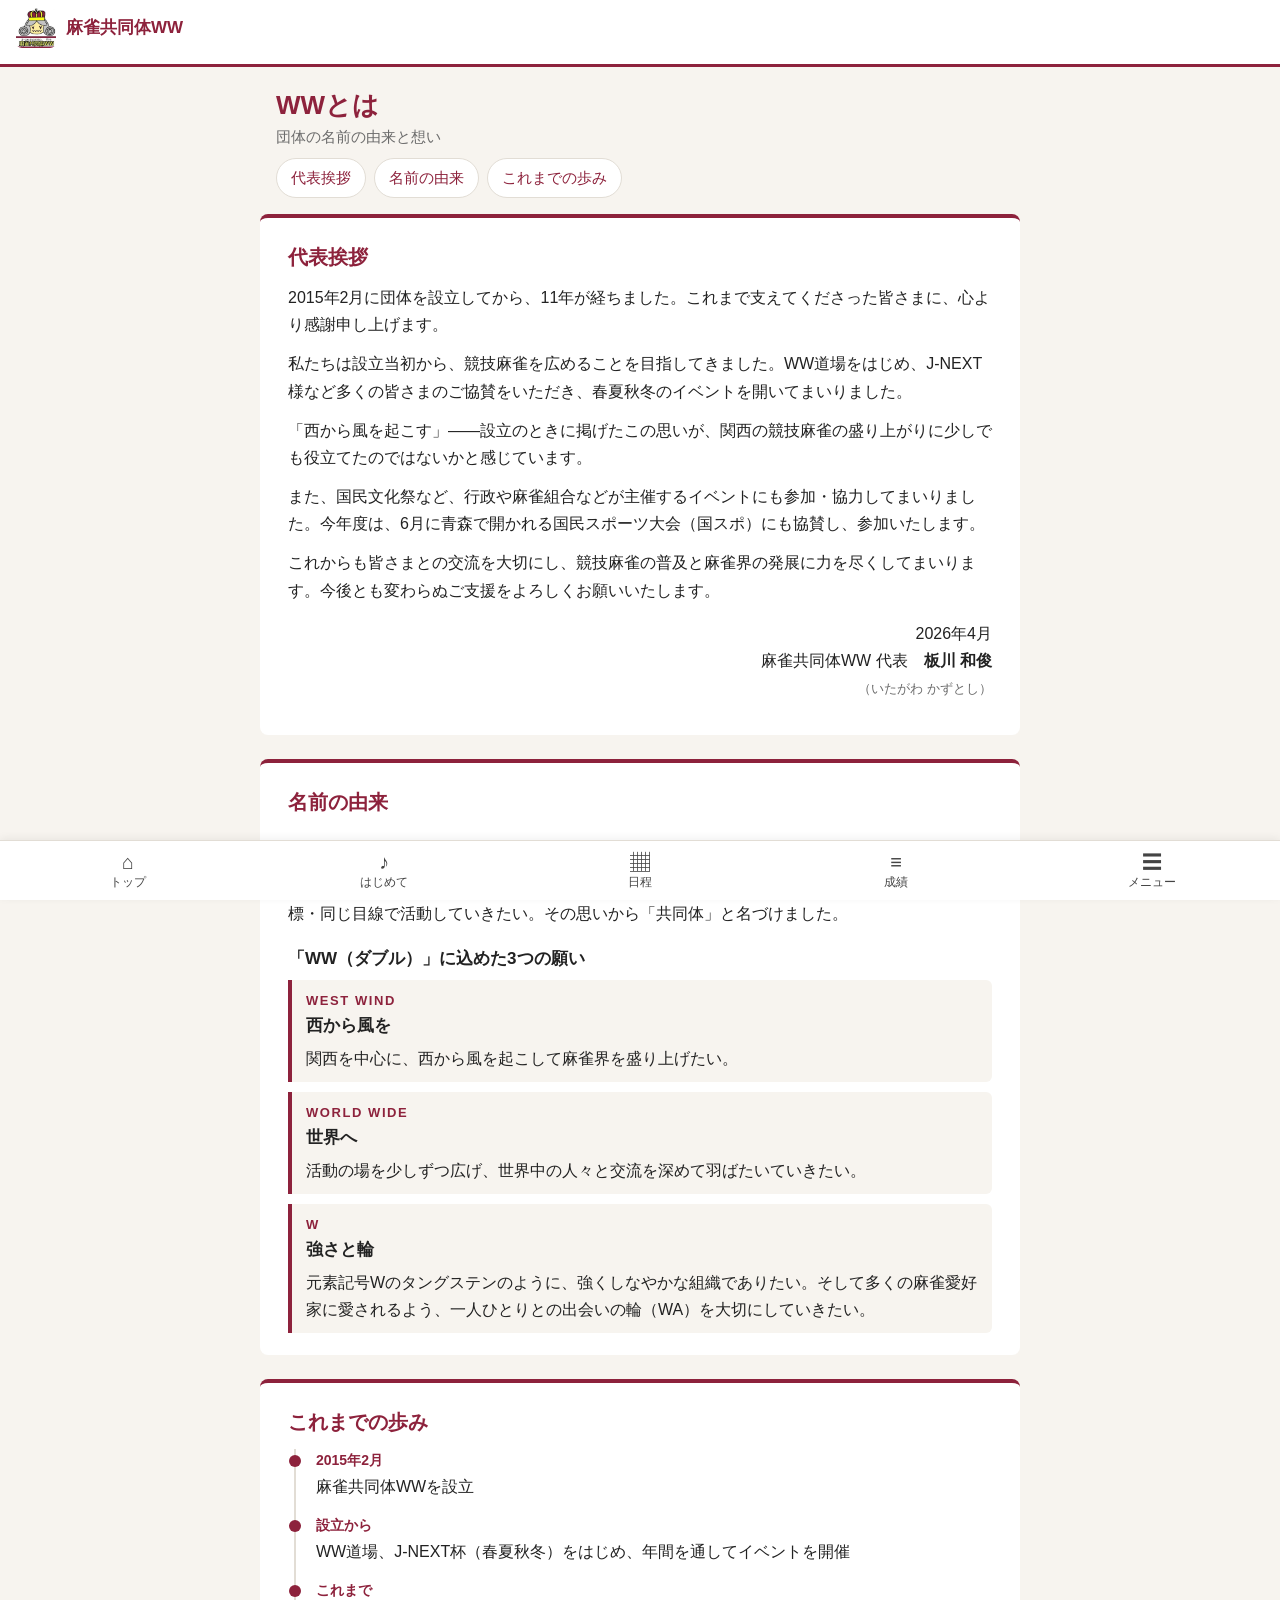
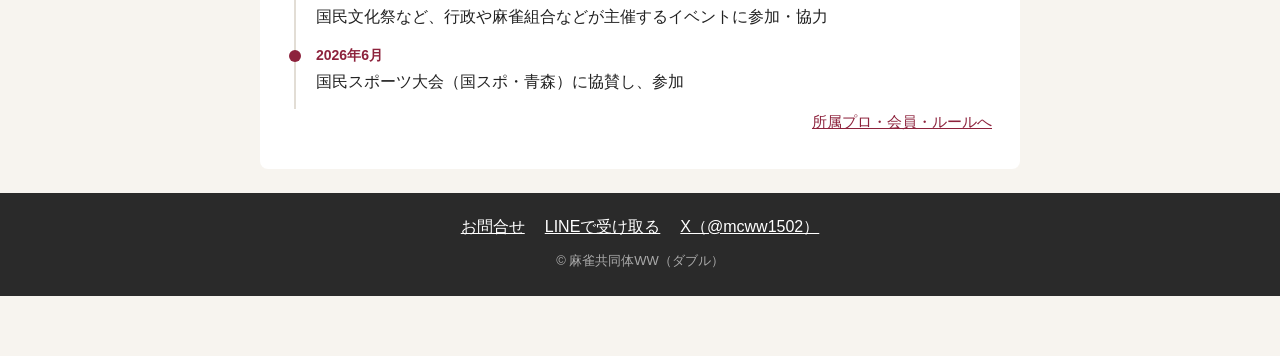
==== about.html @ 157da6ee "麻雀共同体WW ホームページ 初版（確認用・noindex と robots.txt で検索に出さない） Co-Authored-By: Claude Opus 5.5 <noreply@anthro" ====
<!doctype html>
<html lang="ja">
<head>
<meta charset="utf-8">
<meta name="viewport" content="width=device-width, initial-scale=1">
<meta name="robots" content="noindex, nofollow"><!-- 確認用：本番公開のときに消す（更新手順書 6章） -->
<title>WWとは｜麻雀共同体WW（ダブル）</title>
<meta name="description" content="麻雀共同体WWの代表挨拶、名前の由来（WEST WIND・WORLD WIDE・W）、2015年設立からの歩み。">
<link rel="stylesheet" href="css/style.css">
</head>
<body>

<header class="page-header">
  <a class="page-header-logo" href="index.html">
    <img src="img/logo.webp" alt="" width="256" height="256">
    <span>麻雀共同体WW</span>
  </a>
</header>

<main id="main" class="page">
  <h1 class="page-title">WWとは<small>団体の名前の由来と想い</small></h1>

  <nav class="toc" aria-label="このページの目次">
    <a href="#greeting">代表挨拶</a>
    <a href="#name">名前の由来</a>
    <a href="#history">これまでの歩み</a>
  </nav>

  <section class="block" id="greeting" aria-labelledby="h-greeting">
    <h2 id="h-greeting">代表挨拶</h2>
    <p>2015年2月に団体を設立してから、11年が経ちました。これまで支えてくださった皆さまに、心より感謝申し上げます。</p>
    <p>私たちは設立当初から、競技麻雀を広めることを目指してきました。WW道場をはじめ、J-NEXT様など多くの皆さまのご協賛をいただき、春夏秋冬のイベントを開いてまいりました。</p>
    <p>「西から風を起こす」――設立のときに掲げたこの思いが、関西の競技麻雀の盛り上がりに少しでも役立てたのではないかと感じています。</p>
    <p>また、国民文化祭など、行政や麻雀組合などが主催するイベントにも参加・協力してまいりました。今年度は、6月に青森で開かれる国民スポーツ大会（国スポ）にも協賛し、参加いたします。</p>
    <p>これからも皆さまとの交流を大切にし、競技麻雀の普及と麻雀界の発展に力を尽くしてまいります。今後とも変わらぬご支援をよろしくお願いいたします。</p>
    <p class="sign">2026年4月<br>麻雀共同体WW 代表　<strong>板川 和俊</strong><br><span class="kana">（いたがわ かずとし）</span></p>
  </section>

  <section class="block" id="name" aria-labelledby="h-name">
    <h2 id="h-name">名前の由来</h2>

    <h3>「共同体」</h3>
    <p>共同体（community）は、同じ目的・目標をもつ人の集まりです。すべての麻雀愛好家と、同じ目標・同じ目線で活動していきたい。その思いから「共同体」と名づけました。</p>

    <h3>「WW（ダブル）」に込めた3つの願い</h3>
    <dl class="wishes">
      <div>
        <dt><span class="w-en">WEST WIND</span>西から風を</dt>
        <dd>関西を中心に、西から風を起こして麻雀界を盛り上げたい。</dd>
      </div>
      <div>
        <dt><span class="w-en">WORLD WIDE</span>世界へ</dt>
        <dd>活動の場を少しずつ広げ、世界中の人々と交流を深めて羽ばたいていきたい。</dd>
      </div>
      <div>
        <dt><span class="w-en">W</span>強さと輪</dt>
        <dd>元素記号Wのタングステンのように、強くしなやかな組織でありたい。そして多くの麻雀愛好家に愛されるよう、一人ひとりとの出会いの輪（WA）を大切にしていきたい。</dd>
      </div>
    </dl>
  </section>

  <section class="block" id="history" aria-labelledby="h-history">
    <h2 id="h-history">これまでの歩み</h2>
    <ol class="timeline">
      <li><span class="tl-when">2015年2月</span>麻雀共同体WWを設立</li>
      <li><span class="tl-when">設立から</span>WW道場、J-NEXT杯（春夏秋冬）をはじめ、年間を通してイベントを開催</li>
      <li><span class="tl-when">これまで</span>国民文化祭など、行政や麻雀組合などが主催するイベントに参加・協力</li>
      <li><span class="tl-when">2026年6月</span>国民スポーツ大会（国スポ・青森）に協賛し、参加</li>
    </ol>
    <p class="more"><a href="members.html">所属プロ・会員・ルールへ</a></p>
  </section>
</main>

<footer class="site-footer">
  <ul class="footer-links">
    <li><a href="contact.html">お問合せ</a></li>
    <li><a href="contact.html#line">LINEで受け取る</a></li>
    <li><a href="https://x.com/mcww1502" target="_blank" rel="noopener">X（@mcww1502）</a></li>
  </ul>
  <p class="copy">© 麻雀共同体WW（ダブル）</p>
</footer>

<nav class="bottom-nav" aria-label="ページ移動">
  <a href="index.html"><span class="bn-icon" aria-hidden="true">⌂</span>トップ</a>
  <a href="beginners.html"><span class="bn-icon" aria-hidden="true">♪</span>はじめて</a>
  <a href="schedule.html"><span class="bn-icon" aria-hidden="true">▦</span>日程</a>
  <a href="results.html"><span class="bn-icon" aria-hidden="true">≡</span>成績</a>
  <a href="#site-menu" id="menu-btn"><span class="bn-icon" aria-hidden="true">☰</span>メニュー</a>
</nav>

<div id="site-menu" class="site-menu" hidden>
  <div class="site-menu-inner" role="dialog" aria-modal="true" aria-labelledby="menu-title">
    <h2 id="menu-title">メニュー</h2>
    <ul>
      <li><a href="index.html">トップ</a></li>
      <li><a href="about.html" aria-current="page">WWとは</a></li>
      <li><a href="beginners.html">はじめての方へ</a></li>
      <li><a href="schedule.html">スケジュール・イベント</a></li>
      <li><a href="results.html">成績・レポート</a></li>
      <li><a href="members.html">所属プロ・会員・ルール</a></li>
      <li><a href="contact.html">お問合せ</a></li>
      <li><a href="https://x.com/mcww1502" target="_blank" rel="noopener">X（@mcww1502）</a></li>
    </ul>
    <button type="button" id="menu-close">閉じる</button>
  </div>
</div>

<script src="js/common.js"></script>
</body>
</html>
---- css/style.css ----
/* 麻雀共同体WW ― 共通スタイル（スマホ縦を基準に作る） */
:root {
  --enji: #8d223c;          /* ロゴのえんじ（logo.png から） */
  --seiryu: #2f5a7e;        /* 青龍：落ち着いた藍 */
  --suzaku: #b0472f;        /* 朱雀：えんじと重ならない朱 */
  --byakko: #ffffff;
  --genbu: #000000;
  --bg: #f7f4ef;
  --card: #ffffff;
  --text: #222222;
  --muted: #6b6b6b;
  --line: #e2ddd5;
  --focus: #e0a100;
  --nav-h: 60px;
  color-scheme: light;
}

* { box-sizing: border-box; }
html { -webkit-text-size-adjust: 100%; }
body {
  margin: 0;
  background: var(--bg);
  color: var(--text);
  font-family: "Hiragino Kaku Gothic ProN", "Hiragino Sans", "Yu Gothic UI", "Meiryo", sans-serif;
  font-size: 16px;
  line-height: 1.7;
  padding-bottom: calc(var(--nav-h) + env(safe-area-inset-bottom));
}
img { max-width: 100%; height: auto; display: block; }
a { color: var(--enji); }
a:focus-visible, button:focus-visible {
  outline: 3px solid var(--focus);
  outline-offset: 3px;
  border-radius: 6px;
}
[hidden] { display: none !important; }

/* ---------- 四神メニュー：スマホ（ロゴを上に大きく、四神は2×2） ---------- */
.shijin {
  display: grid;
  grid-template-columns: 1fr 1fr;
  grid-template-areas:
    "logo   logo"
    "seiryu suzaku"
    "byakko genbu";
  gap: 14px 12px;
  padding: 16px;
  max-width: 1000px;
  margin: 0 auto;
}
.visually-hidden {
  position: absolute; width: 1px; height: 1px; margin: -1px; padding: 0;
  overflow: hidden; clip: rect(0 0 0 0); white-space: nowrap; border: 0;
}
/* 中央のロゴ：白地のカード風ボタン（四神と同じ動き） */
.tile-logo { grid-area: logo; margin: 0 auto 4px; width: min(78vw, 340px); }
.tile-logo .tile-box { background: #fff; }
.tile-logo .tile-box img { padding: 0; }
.logo-fallback {
  display: flex; align-items: center; justify-content: center; text-align: center;
  aspect-ratio: 1; border-radius: 50%;
  background: var(--enji); color: #fff;
  font-size: clamp(28px, 9vw, 48px); line-height: 1.25; font-weight: 700;
}

.tile-seiryu { grid-area: seiryu; }
.tile-suzaku { grid-area: suzaku; }
.tile-byakko { grid-area: byakko; }
.tile-genbu  { grid-area: genbu; }

.tile {
  display: flex; flex-direction: column; align-items: stretch;
  text-decoration: none; color: var(--text);
  border-radius: 10px;
  -webkit-tap-highlight-color: transparent;
}
.tile-box {
  position: relative; display: block;
  aspect-ratio: 1;
  border-radius: 10px;
  overflow: hidden;
  box-shadow: 0 2px 6px rgba(0,0,0,.18);
  transition: transform .18s ease, box-shadow .18s ease, filter .18s ease;
}
.tile-box img { width: 100%; height: 100%; object-fit: contain; padding: 6%; }

/* 青龍・朱雀：黒地を色に置き換える（白は白のまま） */
.tile-seiryu .tile-box { background: var(--seiryu); }
.tile-suzaku .tile-box { background: var(--suzaku); }
.tile-seiryu img, .tile-suzaku img { mix-blend-mode: screen; }
/* 白虎・玄武：画像そのまま */
.tile-byakko .tile-box { background: var(--byakko); border: 1px solid var(--line); }
.tile-genbu  .tile-box { background: var(--genbu); }

.tile-fallback {
  position: absolute; inset: 0;
  display: flex; align-items: center; justify-content: center;
  font-size: clamp(30px, 11vw, 64px); font-weight: 700; letter-spacing: .05em;
  color: #fff;
}
.tile-byakko .tile-fallback { color: #111; }

.tile-label {
  display: block; text-align: center;
  margin-top: 6px;
  font-weight: 700; font-size: 15px; line-height: 1.4;
}
.tile-desc { display: inline-block; }
.tile-god {
  display: inline-block; margin-right: .4em; padding-right: .4em;
  border-right: 1px solid var(--muted);
  color: var(--muted); font-weight: 400;
}

/* 浮く・明るくなる（マウス・タップ・キーボード） */
.tile:hover .tile-box,
.tile:focus-visible .tile-box,
.tile:active .tile-box {
  transform: translateY(-4px);
  box-shadow: 0 8px 18px rgba(0,0,0,.25);
  filter: brightness(1.12);
}
.tile:focus-visible { outline: none; }
.tile:focus-visible .tile-box { outline: 3px solid var(--focus); outline-offset: 3px; }
@media (prefers-reduced-motion: reduce) {
  .tile-box { transition: none; }
  .tile:hover .tile-box, .tile:focus-visible .tile-box, .tile:active .tile-box { transform: none; }
}

/* ---------- PC・タブレット：十字の配置 ---------- */
@media (min-width: 768px) {
  .shijin {
    grid-template-columns: repeat(3, minmax(0, 236px));
    grid-template-areas:
      ".      seiryu ."
      "suzaku logo   genbu"
      ".      byakko .";
    justify-content: center;
    align-items: center;
    gap: 20px 28px;
    padding: 32px 16px;
  }
  .tile-logo { width: 100%; margin: 0; }
  .tile-label { font-size: 16px; }
  .tile-fallback { font-size: 56px; }
  .logo-fallback { font-size: 40px; }
}

/* ---------- 下の部分 ---------- */
.block {
  max-width: 760px;
  margin: 0 auto 16px;
  padding: 18px 16px;
  background: var(--card);
  border-top: 4px solid var(--enji);
}
@media (min-width: 768px) { .block { border-radius: 8px; margin-bottom: 24px; padding: 22px 28px; } }
.block h2 { margin: 0 0 10px; font-size: 20px; color: var(--enji); }
.muted { color: var(--muted); }
.more { margin: 10px 0 0; text-align: right; font-size: 15px; }

.next-event p { margin: 0; }
.next-event .ne-date { font-size: 22px; font-weight: 700; }
.next-event .ne-title { font-size: 18px; font-weight: 700; margin: 2px 0; }
.next-event .ne-place { color: var(--muted); margin: 0; }

.list { list-style: none; margin: 0; padding: 0; }
.list li { padding: 10px 0; border-bottom: 1px solid var(--line); }
.list li:last-child { border-bottom: 0; }
.list time { display: block; font-size: 13px; color: var(--muted); }
.list a { text-decoration: none; }
.list a:hover { text-decoration: underline; }

/* ---------- フッター ---------- */
.site-footer {
  background: #2a2a2a; color: #ddd;
  padding: 20px 16px 24px; text-align: center;
}
.footer-links { list-style: none; margin: 0 0 10px; padding: 0; display: flex; flex-wrap: wrap; justify-content: center; gap: 8px 20px; }
.footer-links a { color: #fff; }
.copy { margin: 0; font-size: 13px; color: #aaa; }

/* ---------- 画面下の固定ナビ ---------- */
.bottom-nav {
  position: fixed; left: 0; right: 0; bottom: 0; z-index: 50;
  display: grid; grid-template-columns: repeat(5, 1fr);
  height: calc(var(--nav-h) + env(safe-area-inset-bottom));
  padding-bottom: env(safe-area-inset-bottom);
  background: #fff; border-top: 1px solid var(--line);
  box-shadow: 0 -2px 8px rgba(0,0,0,.06);
}
.bottom-nav a {
  display: flex; flex-direction: column; align-items: center; justify-content: center;
  font-size: 12px; color: #444; text-decoration: none; line-height: 1.2;
}
.bottom-nav a[aria-current="page"] { color: var(--enji); font-weight: 700; }
.bn-icon { font-size: 20px; line-height: 1; margin-bottom: 3px; }

.site-menu {
  position: fixed; inset: 0; z-index: 60;
  background: rgba(0,0,0,.45);
  display: flex; align-items: flex-end;
}
.site-menu-inner {
  width: 100%; background: #fff; border-radius: 14px 14px 0 0;
  padding: 18px 16px calc(18px + env(safe-area-inset-bottom));
}
.site-menu h2 { margin: 0 0 8px; font-size: 18px; }
.site-menu ul { list-style: none; margin: 0 0 12px; padding: 0; }
.site-menu li a { display: block; padding: 12px 4px; border-bottom: 1px solid var(--line); text-decoration: none; font-size: 17px; }
.site-menu button { width: 100%; padding: 12px; font-size: 16px; border: 1px solid var(--line); background: var(--bg); border-radius: 8px; }
@media (min-width: 768px) {
  .site-menu { align-items: center; justify-content: center; }
  .site-menu-inner { max-width: 420px; border-radius: 14px; }
}

/* ---------- 下層ページ共通 ---------- */
.page-header {
  background: #fff; border-bottom: 3px solid var(--enji);
  padding: 8px 16px;
}
.page-header-logo {
  display: inline-flex; align-items: center; gap: 10px;
  text-decoration: none; color: var(--enji); font-weight: 700; font-size: 17px;
}
.page-header-logo img { width: 40px; height: 40px; border-radius: 6px; }
.page { padding-top: 4px; }
.page-title {
  max-width: 760px; margin: 18px auto 12px; padding: 0 16px;
  font-size: 26px; line-height: 1.3; color: var(--enji);
}
.page-title small { display: block; font-size: 15px; color: var(--muted); font-weight: 400; margin-top: 4px; }
.toc {
  max-width: 760px; margin: 0 auto 16px; padding: 0 16px;
  display: flex; flex-wrap: wrap; gap: 8px;
}
.toc a {
  display: inline-block; padding: 6px 14px; border-radius: 999px;
  background: #fff; border: 1px solid var(--line); text-decoration: none; font-size: 15px;
}
.block h3 { margin: 18px 0 6px; font-size: 17px; }
.block p { margin: 0 0 12px; }
.sign { text-align: right; margin-top: 16px !important; }
.sign .kana { font-size: 13px; color: var(--muted); }
[id] { scroll-margin-top: 12px; }

.wishes { margin: 0; display: grid; gap: 10px; }
.wishes > div { border-left: 4px solid var(--enji); background: var(--bg); padding: 10px 14px; border-radius: 0 6px 6px 0; }
.wishes dt { font-weight: 700; font-size: 17px; }
.w-en { display: block; font-size: 13px; letter-spacing: .12em; color: var(--enji); }
.wishes dd { margin: 4px 0 0; }

.timeline { list-style: none; margin: 0; padding: 0; }
.timeline li { position: relative; padding: 0 0 14px 20px; border-left: 2px solid var(--line); margin-left: 6px; }
.timeline li::before {
  content: ""; position: absolute; left: -7px; top: 6px;
  width: 12px; height: 12px; border-radius: 50%; background: var(--enji);
}
.tl-when { display: block; font-size: 14px; font-weight: 700; color: var(--enji); }

/* タブレット幅：ラベルを1行に収める */
@media (min-width: 768px) and (max-width: 1023px) {
  .shijin { gap: 18px 16px; }
  .tile-label { font-size: 14px; }
}

/* スマホ幅：ラベルは「四神名（小）」と「行き先」の2段にそろえる */
@media (max-width: 767px) {
  .tile-god { display: block; margin: 0; padding: 0; border: 0; font-size: 12px; line-height: 1.3; }
  .tile-logo .tile-god { display: inline-block; margin-right: .4em; padding-right: .4em; border-right: 1px solid var(--muted); font-size: inherit; }
}

/* ---------- はじめての方へ ---------- */
.hero { border-top-color: var(--seiryu); }
.hero h2 { color: var(--seiryu); }
.facts { margin: 12px 0 0; display: grid; gap: 8px; }
.facts > div { display: grid; grid-template-columns: 5em 1fr; align-items: baseline; background: var(--bg); border-radius: 6px; padding: 10px 12px; }
.facts dt { font-size: 14px; color: var(--muted); }
.facts dd { margin: 0; font-size: 18px; font-weight: 700; }

/* 【要確認】の枠：まだ決まっていない所を目立たせる */
.todo {
  border: 2px dashed #d9822b; background: #fff6e8; border-radius: 8px;
  padding: 10px 14px;
}
.todo p { margin: 0 0 6px; }
.todo p:last-child { margin-bottom: 0; }
.todo-mark { font-weight: 700; color: #b4560b; }
.todo-ref { font-size: 14px; color: #6b4a1e; }
.todo-inline { font-weight: 700; color: #b4560b; background: #fff6e8; padding: 0 4px; border-radius: 4px; }

.faq details { border-bottom: 1px solid var(--line); }
.faq details:first-child { border-top: 1px solid var(--line); }
.faq summary {
  cursor: pointer; list-style: none; position: relative;
  padding: 14px 32px 14px 2em; font-weight: 700; text-indent: -1.4em;
}
.faq summary::-webkit-details-marker { display: none; }
.faq summary::before { content: "Q."; color: var(--enji); margin-right: .4em; }
.faq summary::after { content: "＋"; position: absolute; right: 6px; top: 14px; text-indent: 0; color: var(--muted); }
.faq details[open] summary::after { content: "－"; }
.faq details p { margin: 0 0 14px; padding-left: 2em; }

.cta { border-top-color: #06c755; }
.cta-buttons { display: grid; gap: 10px; margin: 12px 0; }
.btn {
  display: flex; flex-direction: column; align-items: center; justify-content: center;
  min-height: 52px; padding: 8px 16px; border-radius: 10px;
  font-size: 17px; font-weight: 700; text-decoration: none; text-align: center;
}
.btn small { font-size: 12px; font-weight: 400; }
.btn-line { background: #06c755; color: #fff; }
.btn-line.is-disabled { background: #cfd8d2; color: #555; cursor: not-allowed; }
.btn-x { background: #111; color: #fff; }
.btn-x:hover { background: #333; }
.contact-line { font-size: 15px; }
@media (min-width: 768px) { .cta-buttons { grid-template-columns: 1fr 1fr; } }

/* ---------- スケジュール・イベント ---------- */
.small { font-size: 14px; }
.weekly { border-top-color: var(--suzaku); }
.weekly h2 { display: flex; align-items: center; gap: 8px; }
.weekly-badge { background: var(--suzaku); color: #fff; font-size: 13px; padding: 2px 10px; border-radius: 999px; }
.weekly-note { font-size: 15px; margin-top: 10px !important; }

.sched { list-style: none; margin: 8px 0 0; padding: 0; }
.sched-month {
  font-weight: 700; color: var(--enji); font-size: 15px;
  padding: 14px 0 4px; border-bottom: 2px solid var(--enji);
}
.sched-item { display: grid; grid-template-columns: 52px 1fr; gap: 10px; padding: 10px 0; border-bottom: 1px solid var(--line); }
.sched-day { text-align: center; line-height: 1.1; padding-top: 2px; }
.sched-d { display: block; font-size: 24px; font-weight: 700; }
.sched-w { font-size: 13px; color: var(--muted); }
.sched-title { margin: 0; font-weight: 700; }
.sched-title a { color: inherit; text-decoration: none; }
.sched-title a:hover { text-decoration: underline; }
.sched-meta { margin: 2px 0 0; font-size: 14px; color: var(--muted); }
.chip { display: inline-block; font-size: 13px; padding: 2px 10px; border-radius: 999px; margin-top: 6px; text-decoration: none; }
.chip-result { background: var(--enji); color: #fff; }
.chip-result::after { content: " →"; }
.chip-done { background: var(--line); color: var(--muted); }
.chip-next { background: var(--suzaku); color: #fff; font-weight: 700; margin: 0 0 4px; }

.is-past .sched-d, .is-past .sched-title { color: #8a8a8a; }
.is-next {
  background: #fff3ef; border: 2px solid var(--suzaku); border-radius: 8px;
  padding: 12px 10px; margin: 6px 0;
}
.is-next .sched-d { color: var(--suzaku); font-size: 28px; }
.is-next .sched-title { font-size: 18px; }

.events { display: grid; gap: 14px; }
.event { border: 1px solid var(--line); border-radius: 8px; padding: 14px; scroll-margin-top: 12px; }
.event h3 { margin: 0 0 6px; font-size: 18px; color: var(--enji); }
.event p { margin: 0 0 10px; }
.event-facts { margin: 0 0 10px; display: grid; gap: 6px; }
.event-facts > div { display: grid; grid-template-columns: 5.5em 1fr; gap: 8px; font-size: 15px; }
.event-facts dt { color: var(--muted); }
.event-facts dd { margin: 0; }
@media (min-width: 768px) { .events { grid-template-columns: 1fr 1fr; } }

.past-box { margin: 10px 0 4px; border: 1px solid var(--line); border-radius: 8px; background: var(--bg); }
.past-box summary { cursor: pointer; padding: 10px 12px; font-weight: 700; font-size: 15px; color: var(--enji); }
.past-box[open] summary { border-bottom: 1px solid var(--line); }
.past-box .sched { margin: 0; padding: 0 12px 8px; }
.sched .sched-title { margin: 0; }
.sched .sched-meta { margin: 2px 0 0; }

/* ---------- 成績・レポート ---------- */
.filters { padding-top: 14px; padding-bottom: 14px; }
.filter-label { margin: 0 0 6px; font-size: 14px; color: var(--muted); font-weight: 700; }
.filter-btns { display: flex; flex-wrap: wrap; gap: 6px; margin-bottom: 12px; }
.filter-btn {
  font: inherit; font-size: 14px; padding: 6px 12px; border-radius: 999px;
  border: 1px solid var(--line); background: #fff; color: var(--text); cursor: pointer;
  min-height: 36px;
}
.filter-btn[aria-pressed="true"] { background: var(--byakko-ink, #222); color: #fff; border-color: #222; font-weight: 700; }
.filter-row { display: flex; align-items: center; gap: 10px; margin: 0; flex-wrap: wrap; }
.filter-row .filter-label { margin: 0; }
#year-filter { font: inherit; font-size: 15px; padding: 6px 10px; border-radius: 8px; border: 1px solid var(--line); background: #fff; min-height: 36px; }
.result-count { margin-left: auto; font-size: 14px; color: var(--muted); }

.results { max-width: 760px; margin: 0 auto 16px; display: grid; gap: 16px; }
.results > .todo { margin: 0 16px; }
.result { background: var(--card); border-top: 4px solid #222; padding: 16px; scroll-margin-top: 12px; }
@media (min-width: 768px) { .result { border-radius: 8px; padding: 20px 28px; } }
.result.is-target { box-shadow: 0 0 0 3px var(--focus); }
.result h3 { margin: 4px 0 2px; font-size: 18px; line-height: 1.45; }
.result-meta { margin: 0; display: flex; flex-wrap: wrap; gap: 6px; align-items: center; }
.result-meta .chip { margin: 0; }
.chip-kind { background: #222; color: #fff; }
.chip-year { background: var(--line); color: var(--text); }
.result-date { margin: 0 0 10px; font-size: 14px; color: var(--muted); }
.result-top { margin: 0 0 12px; display: grid; gap: 6px; }
.result-top > div { display: flex; flex-wrap: wrap; gap: 4px 12px; align-items: baseline; background: var(--bg); border-radius: 6px; padding: 8px 12px; }
.result-top dt { font-size: 14px; color: var(--muted); }
.result-top dd { margin: 0; font-size: 17px; font-weight: 700; }

.table-wrap { overflow-x: auto; margin: 0 0 12px; -webkit-overflow-scrolling: touch; }
.score { border-collapse: collapse; width: 100%; font-size: 14px; white-space: nowrap; font-variant-numeric: tabular-nums; }
.score th, .score td { padding: 6px 8px; border-bottom: 1px solid var(--line); text-align: right; }
.score thead th { font-size: 12px; color: var(--muted); font-weight: 400; border-bottom: 2px solid #222; }
.score th[scope="row"] { text-align: left; font-weight: 700; }
.score thead th:nth-child(2) { text-align: left; }
.score .rank { text-align: left; color: var(--muted); }
.score .minus { color: #c0392b; }
.score .total { font-weight: 700; }
.score tbody tr:first-child { background: #fff8e1; }

.result-images { display: grid; grid-template-columns: 1fr 1fr; gap: 8px; margin: 0 0 10px; }
.result-images a:only-child { grid-column: 1 / -1; }
.result-images img { width: 100%; height: auto; border-radius: 6px; border: 1px solid var(--line); background: var(--bg); }
.result-note { font-size: 15px; margin: 0 0 8px; }
.result-links { display: flex; flex-wrap: wrap; gap: 6px 16px; margin: 0; font-size: 14px; }
.result-links a::after { content: " ↗"; }

.older-list { list-style: none; margin: 0; padding: 0; display: grid; grid-template-columns: 1fr 1fr; gap: 6px 16px; }
.older-list a { display: block; padding: 6px 0; font-size: 15px; }
.older-list a::after { content: " ↗"; }
.results > * { min-width: 0; }
.result-images a:only-child { max-width: 520px; }

/* ---------- 所属プロ・会員・ルール ---------- */
.genbu-accent { border-top-color: #000; }
.todo-block { display: block; padding: 6px 10px; margin: 0 0 12px; }
.rule { border: 1px solid var(--line); border-radius: 8px; margin: 10px 0; background: #fff; }
.rule summary {
  cursor: pointer; padding: 12px 40px 12px 14px; font-weight: 700; font-size: 17px; position: relative;
  list-style: none;
}
.rule summary::-webkit-details-marker { display: none; }
.rule summary::after { content: "＋"; position: absolute; right: 14px; top: 12px; color: var(--muted); }
.rule[open] summary::after { content: "－"; }
.rule[open] summary { border-bottom: 1px solid var(--line); color: var(--enji); }
.rule-body { padding: 4px 14px 14px; }
.rule-text h4 { margin: 18px 0 6px; font-size: 16px; color: var(--enji); border-left: 4px solid var(--enji); padding-left: 8px; }
.rule-text h5 { margin: 14px 0 4px; font-size: 15px; }
.rule-text p { margin: 0 0 10px; line-height: 1.85; overflow-wrap: anywhere; }
.rule-text ul { padding-left: 1.2em; margin: 0 0 10px; }
.rule-text li { margin: 0 0 6px; }
.rule-diff { color: #c0392b; font-style: normal; }
.rule-same { font-size: 15px; color: var(--muted); }
.tile-img { display: inline-block; width: 20px; height: auto; vertical-align: -6px; margin: 0 1px; }
.rule-table-img { display: block; max-width: 100%; margin: 8px 0; border: 1px solid var(--line); border-radius: 6px; }

.pro-list { list-style: none; margin: 0; padding: 0; display: grid; grid-template-columns: 1fr 1fr; gap: 12px; }
@media (min-width: 768px) { .pro-list { grid-template-columns: repeat(3, 1fr); } }
.pro { border: 1px solid var(--line); border-radius: 8px; overflow: hidden; background: #fff; }
.pro-photo {
  aspect-ratio: 4 / 3; background: repeating-linear-gradient(45deg, #f1ede6, #f1ede6 8px, #ebe5dc 8px, #ebe5dc 16px);
  display: flex; align-items: center; justify-content: center; color: var(--muted); font-size: 13px;
}
.pro-photo img { width: 100%; height: 100%; object-fit: cover; }
.pro-body { padding: 8px 10px 10px; }
.pro-title { font-size: 12px; color: #fff; background: #000; border-radius: 4px; padding: 1px 6px; }
.pro-name { margin: 4px 0 0 !important; font-weight: 700; font-size: 17px; }
.pro-kana { margin: 0 !important; font-size: 12px; color: var(--muted); }

.plans { display: grid; gap: 12px; margin-bottom: 8px; }
@media (min-width: 768px) { .plans { grid-template-columns: repeat(3, 1fr); } }
.plan { border: 1px solid var(--line); border-radius: 8px; padding: 12px 14px; }
.plan h3 { margin: 0 0 6px !important; font-size: 17px; }
.plan-fee { display: block; font-size: 15px; color: var(--enji); }
.plan p { font-size: 15px; }
.plan ul { padding-left: 1.2em; margin: 0 0 8px; font-size: 15px; }
.plain-table { width: 100%; border-collapse: collapse; font-size: 14px; }
.plain-table th, .plain-table td { border-top: 1px solid var(--line); padding: 6px 4px; text-align: left; vertical-align: top; }
.plain-table th { white-space: nowrap; width: 4.5em; color: var(--muted); font-weight: 400; }
.supporters { display: grid; gap: 12px; }
@media (min-width: 768px) { .supporters { grid-template-columns: 2fr 1fr; } }
.supporters h4 { margin: 0 0 6px; font-size: 15px; color: var(--muted); }
.name-list { list-style: none; margin: 0; padding: 0; display: flex; flex-wrap: wrap; gap: 6px; }
.name-list li { background: var(--bg); border-radius: 999px; padding: 3px 10px; font-size: 14px; }
.exam-facts > div { grid-template-columns: 5.5em 1fr; }

/* ---------- お問合せ ---------- */
.page-note { max-width: 728px; margin: 0 auto 16px; }
@media (max-width: 767px) { .page-note { margin: 0 16px 16px; } }
.btn-form { background: var(--enji); color: #fff; }
.btn-form.is-disabled { background: #e3d3d6; color: #555; cursor: not-allowed; }
.notes { padding-left: 1.2em; margin: 0; }
.notes li { margin-bottom: 8px; }
.price-table { margin-bottom: 10px; font-size: 16px; }
.price-table thead th { font-size: 13px; color: var(--muted); font-weight: 400; }
.price-table td { font-weight: 700; font-size: 17px; }
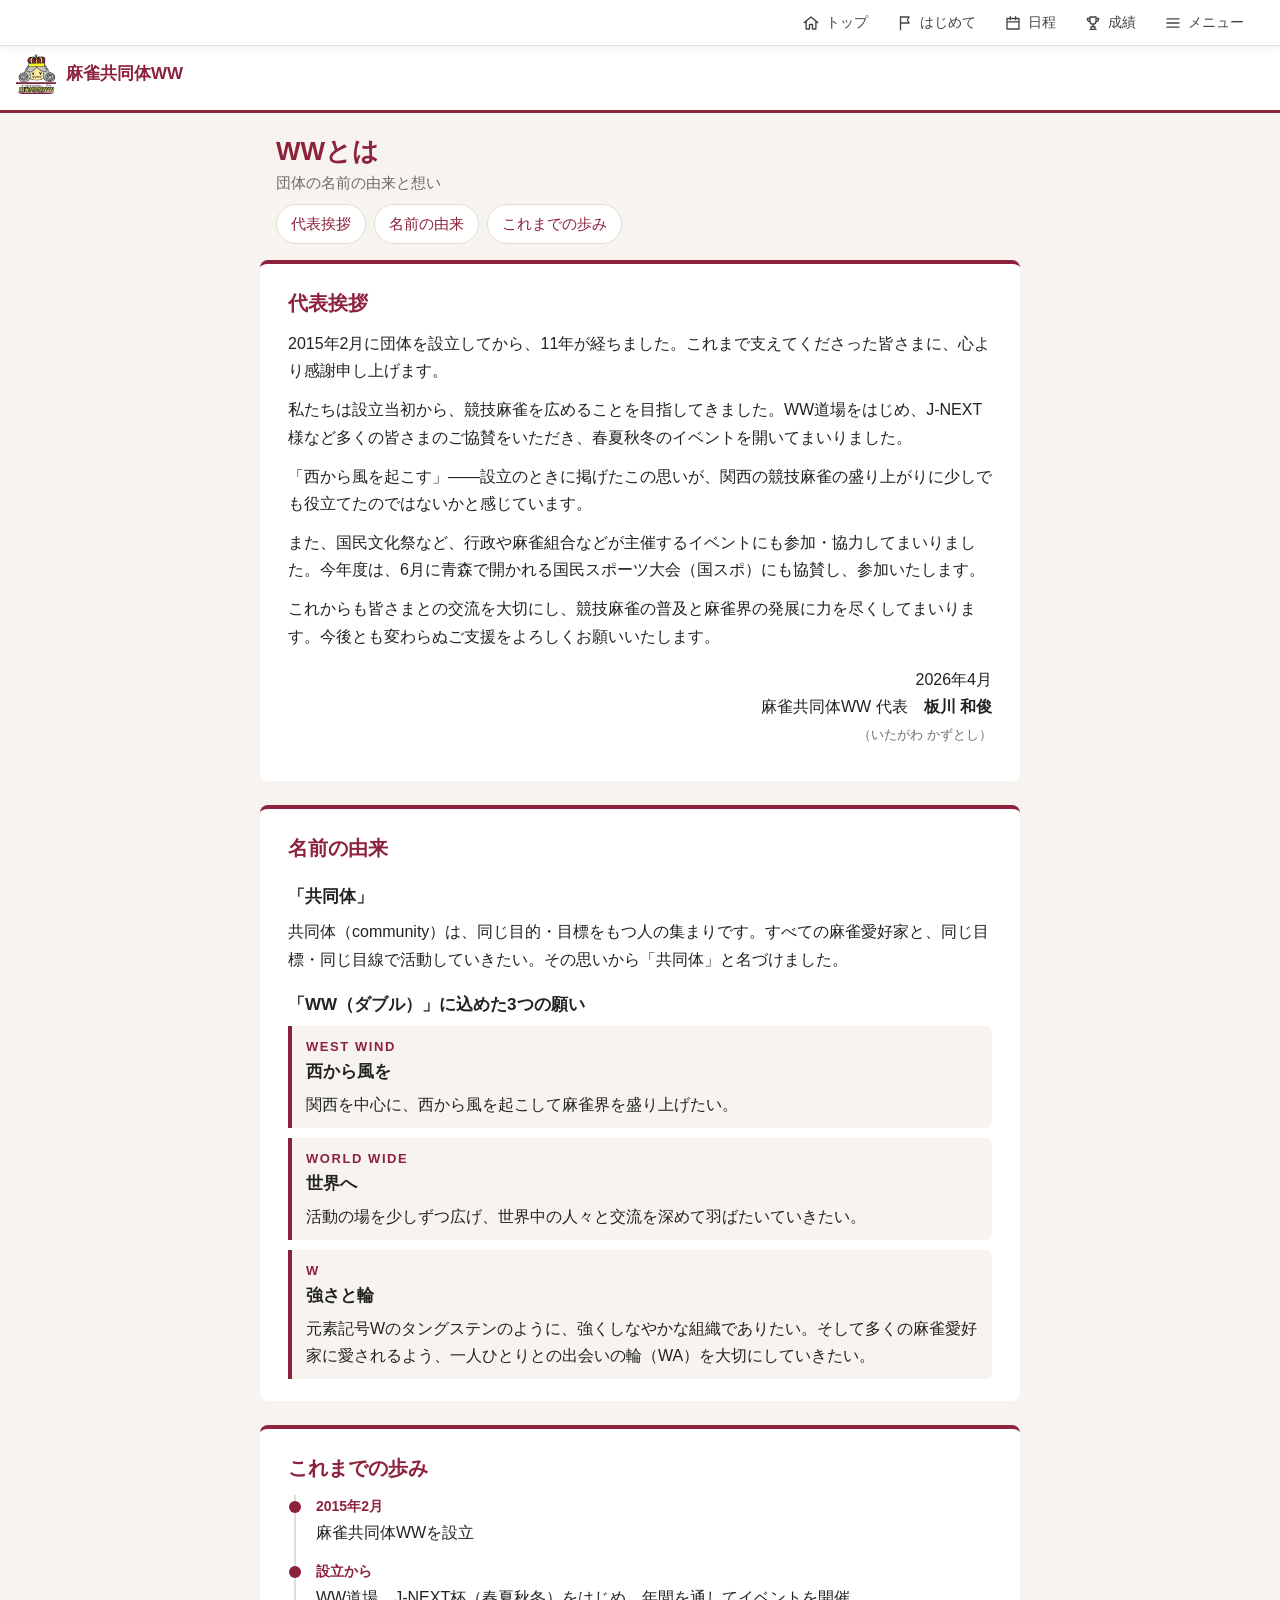
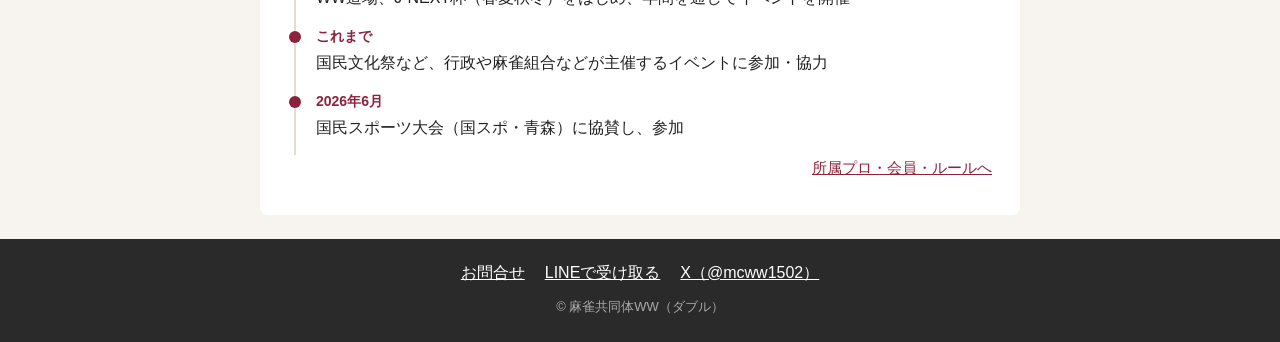
==== commit bb0ed1ae: "固定メニュー：アイコンを意味の合う形に（はじめて＝旗・成績＝トロフィー）、PC（1024px以上）は画面上部に小さく置く Co-Authored-By: Claude Opus 5.5 <norepl" ====
--- a/about.html
+++ b/about.html
@@ -81,11 +81,11 @@
 </footer>
 
 <nav class="bottom-nav" aria-label="ページ移動">
-  <a href="index.html"><span class="bn-icon" aria-hidden="true">⌂</span>トップ</a>
-  <a href="beginners.html"><span class="bn-icon" aria-hidden="true">♪</span>はじめて</a>
-  <a href="schedule.html"><span class="bn-icon" aria-hidden="true">▦</span>日程</a>
-  <a href="results.html"><span class="bn-icon" aria-hidden="true">≡</span>成績</a>
-  <a href="#site-menu" id="menu-btn"><span class="bn-icon" aria-hidden="true">☰</span>メニュー</a>
+  <a href="index.html"><svg class="bn-icon" aria-hidden="true" viewBox="0 0 24 24" width="22" height="22"><path d="M3 11.5 12 4l9 7.5M5.5 9.5V20h4.5v-6h4v6h4.5V9.5"/></svg>トップ</a>
+  <a href="beginners.html"><svg class="bn-icon" aria-hidden="true" viewBox="0 0 24 24" width="22" height="22"><path d="M6 21V3.5M6 4h11.5l-2.5 4 2.5 4H6"/></svg>はじめて</a>
+  <a href="schedule.html"><svg class="bn-icon" aria-hidden="true" viewBox="0 0 24 24" width="22" height="22"><path d="M4 6h16v14H4zM4 10.5h16M8.5 3.5v4M15.5 3.5v4"/></svg>日程</a>
+  <a href="results.html"><svg class="bn-icon" aria-hidden="true" viewBox="0 0 24 24" width="22" height="22"><path d="M8 4h8v5.5a4 4 0 0 1-8 0zM8 6H4.5a3.5 3.5 0 0 0 3.8 4M16 6h3.5a3.5 3.5 0 0 1-3.8 4M12 13.5V17M8 20.5h8M9.5 17h5v3.5h-5z"/></svg>成績</a>
+  <a href="#site-menu" id="menu-btn"><svg class="bn-icon" aria-hidden="true" viewBox="0 0 24 24" width="22" height="22"><path d="M4 6.5h16M4 12h16M4 17.5h16"/></svg>メニュー</a>
 </nav>
 
 <div id="site-menu" class="site-menu" hidden>
--- a/css/style.css
+++ b/css/style.css
@@ -180,7 +180,7 @@
 .footer-links a { color: #fff; }
 .copy { margin: 0; font-size: 13px; color: #aaa; }
 
-/* ---------- 画面下の固定ナビ ---------- */
+/* ---------- 固定メニュー（スマホ・タブレットは画面下、PCは画面上） ---------- */
 .bottom-nav {
   position: fixed; left: 0; right: 0; bottom: 0; z-index: 50;
   display: grid; grid-template-columns: repeat(5, 1fr);
@@ -194,7 +194,26 @@
   font-size: 12px; color: #444; text-decoration: none; line-height: 1.2;
 }
 .bottom-nav a[aria-current="page"] { color: var(--enji); font-weight: 700; }
-.bn-icon { font-size: 20px; line-height: 1; margin-bottom: 3px; }
+.bn-icon {
+  width: 22px; height: 22px; margin-bottom: 3px; flex: none;
+  fill: none; stroke: currentColor; stroke-width: 1.8; stroke-linecap: round; stroke-linejoin: round;
+}
+
+/* PC（幅1024px以上）：画面下の固定メニューは出さず、同じ内容を画面の上部に小さく置く */
+@media (min-width: 1024px) {
+  :root { --nav-h: 46px; }
+  body { padding-bottom: 0; padding-top: var(--nav-h); }
+  html { scroll-padding-top: calc(var(--nav-h) + 8px); }   /* 目次のリンクで飛んだ先が上のメニューに隠れないように */
+  .bottom-nav {
+    top: 0; bottom: auto; height: var(--nav-h); padding: 0 24px;
+    grid-template-columns: repeat(5, auto); justify-content: end; gap: 4px;
+    border-top: 0; border-bottom: 1px solid var(--line);
+    box-shadow: 0 2px 8px rgba(0,0,0,.06);
+  }
+  .bottom-nav a { flex-direction: row; gap: 6px; padding: 0 12px; font-size: 14px; border-radius: 6px; }
+  .bottom-nav a:hover { background: var(--bg); }
+  .bottom-nav .bn-icon { width: 18px; height: 18px; margin: 0; }
+}
 
 .site-menu {
   position: fixed; inset: 0; z-index: 60;
@@ -264,10 +283,38 @@
   .tile-label { font-size: 14px; }
 }
 
+/* PC・タブレットは長いラベル、スマホは短いラベル */
+.lbl-sp { display: none; }
+
 /* スマホ幅：ラベルは「四神名（小）」と「行き先」の2段にそろえる */
 @media (max-width: 767px) {
   .tile-god { display: block; margin: 0; padding: 0; border: 0; font-size: 12px; line-height: 1.3; }
   .tile-logo .tile-god { display: inline-block; margin-right: .4em; padding-right: .4em; border-right: 1px solid var(--muted); font-size: inherit; }
+  .lbl-pc { display: none; }
+  .lbl-sp { display: inline; }
+}
+
+/* スマホ幅（320〜767px）：PCと同じ十字の配置。列の幅は 1 : 1.8 : 1（真ん中を広くしてロゴの文字を読めるように） */
+@media (min-width: 320px) and (max-width: 767px) {
+  .shijin {
+    grid-template-columns: minmax(0, 1fr) minmax(0, 1.8fr) minmax(0, 1fr);
+    grid-template-areas:
+      ".      seiryu ."
+      "suzaku logo   genbu"
+      ".      byakko .";
+    align-items: center;
+    gap: 10px 6px;
+    padding: 12px 8px;
+    max-width: 520px;            /* 真ん中の列が 256px を超えない（ロゴを引き伸ばさない） */
+    container-type: inline-size;
+  }
+  /* 朱雀・玄武は、ラベルの行数が違っても図柄の上下の位置をロゴの中央にそろえる */
+  .tile-suzaku, .tile-genbu { align-self: start; margin-top: calc((100cqw - 12px) / 3.8 * .4); }
+  .tile-logo { width: 100%; margin: 0; }
+  .tile-logo .tile-god { margin: 0; padding: 0; border: 0; color: var(--text); font-weight: 700; }
+  .tile-label { margin-top: 4px; font-size: 13px; line-height: 1.35; word-break: keep-all; overflow-wrap: anywhere; }
+  .tile-fallback { font-size: clamp(22px, 7vw, 40px); }
+  .logo-fallback { font-size: clamp(20px, 6vw, 32px); }
 }
 
 /* ---------- はじめての方へ ---------- */
